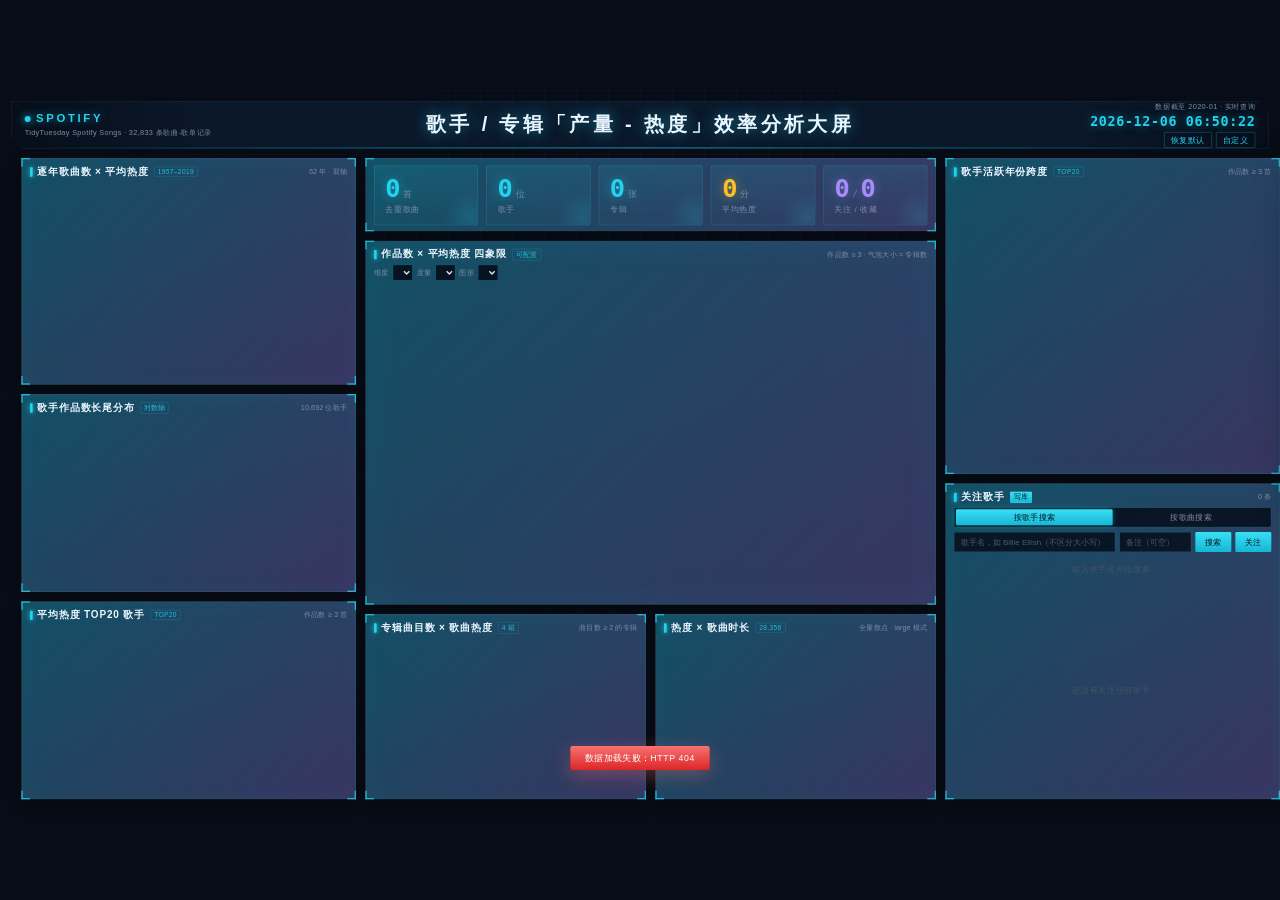
==== 0w0-fan/frontend/index.html @ 4e782187 "feat(frontend): 新增布局引擎与外观设置（拖动/缩放/网格吸附/本地持久化/设置抽屉）" ====
<!DOCTYPE html>
<html lang="zh-CN">
<head>
    <meta charset="UTF-8">
    <meta name="viewport" content="width=1920, initial-scale=1">
    <title>Spotify 歌手与专辑「产量 - 热度」效率分析大屏</title>
    <link rel="icon" href="data:image/svg+xml,%3Csvg xmlns='http://www.w3.org/2000/svg' viewBox='0 0 32 32'%3E%3Crect width='32' height='32' rx='8' fill='%230B1120'/%3E%3Ccircle cx='16' cy='16' r='7' fill='none' stroke='%2322D3EE' stroke-width='2.5'/%3E%3C/svg%3E">
    <link rel="stylesheet" href="css/dashboard.css">
</head>
<body>

<div id="viewport">
    <div id="stage">

        <!-- ==================== 顶部标题栏（固定不动，不可拖动） ==================== -->
        <header class="topbar" id="topbar">
            <div class="topbar-left">
                <div class="brand">
                    <span class="brand-dot"></span>
                    <span class="brand-text">SPOTIFY</span>
                </div>
                <div class="brand-sub">TidyTuesday Spotify Songs · 32,833 条歌曲-歌单记录</div>
            </div>

            <h1 class="topbar-title">歌手 / 专辑「产量 - 热度」效率分析大屏</h1>

            <div class="topbar-right">
                <div class="clock-label">数据截至 2020-01 · 实时查询</div>
                <div class="clock" id="clock">---------- --:--:--</div>
                <div class="topbar-actions">
                    <button class="ghost" id="btn-reset-layout" title="把所有面板恢复到初始位置和大小">恢复默认</button>
                    <button class="ghost" id="btn-customize" title="改背景、毛玻璃、渐变，并选择显示哪些面板">自定义</button>
                </div>
            </div>
        </header>

        <!-- ==================== 面板画布：所有卡片都绝对定位在这里，可拖动 / 可缩放 ==================== -->
        <div class="canvas" id="canvas">

            <!-- KPI 翻牌区 -->
            <section class="panel kpi-strip" id="kpi-strip">
                <div class="kpi">
                    <div class="kpi-value"><span class="num" id="kpi-songs">0</span><small>首</small></div>
                    <div class="kpi-label">去重歌曲</div>
                </div>
                <div class="kpi">
                    <div class="kpi-value"><span class="num" id="kpi-artists">0</span><small>位</small></div>
                    <div class="kpi-label">歌手</div>
                </div>
                <div class="kpi">
                    <div class="kpi-value"><span class="num" id="kpi-albums">0</span><small>张</small></div>
                    <div class="kpi-label">专辑</div>
                </div>
                <div class="kpi warm">
                    <div class="kpi-value"><span class="num" id="kpi-pop">0</span><small>分</small></div>
                    <div class="kpi-label">平均热度</div>
                </div>
                <div class="kpi purple">
                    <div class="kpi-value"><span class="num" id="kpi-fav">0</span><small>/</small><span class="num" id="kpi-tag">0</span></div>
                    <div class="kpi-label">关注 / 收藏</div>
                </div>
            </section>

            <!-- 可配置图表：默认放在中间最大位，可换维度 / 度量 / 图形 -->
            <section class="panel panel-main" id="card-custom">
                <div class="panel-head">
                    <h2 id="custom-title">作品数 × 平均热度 四象限</h2>
                    <span class="badge">可配置</span>
                    <span class="head-sub" id="custom-sub">作品数 ≥ 3 · 气泡大小 = 专辑数</span>
                </div>
                <div class="custom-bar">
                    <span class="cfg-label">维度</span>
                    <select id="cfg-dim" class="cfg-select"></select>
                    <span class="cfg-label">度量</span>
                    <select id="cfg-measure" class="cfg-select"></select>
                    <span class="cfg-label">图形</span>
                    <select id="cfg-type" class="cfg-select"></select>
                </div>
                <div class="chart" id="chart-custom"></div>
            </section>

            <!-- 逐年趋势 -->
            <section class="panel" id="card-trend">
                <div class="panel-head">
                    <h2>逐年歌曲数 × 平均热度</h2>
                    <span class="badge">1957–2019</span>
                    <span class="head-sub" id="trend-sub">62 年 · 双轴</span>
                </div>
                <div class="chart" id="chart-trend"></div>
            </section>

            <!-- 长尾分布 -->
            <section class="panel" id="card-dist">
                <div class="panel-head">
                    <h2>歌手作品数长尾分布</h2>
                    <span class="badge">对数轴</span>
                    <span class="head-sub">10,692 位歌手</span>
                </div>
                <div class="chart" id="chart-dist"></div>
            </section>

            <!-- TOP20 -->
            <section class="panel" id="card-top">
                <div class="panel-head">
                    <h2>平均热度 TOP20 歌手</h2>
                    <span class="badge">TOP20</span>
                    <span class="head-sub">作品数 ≥ 3 首</span>
                </div>
                <div class="chart" id="chart-top"></div>
            </section>

            <!-- 专辑曲目数分箱 -->
            <section class="panel" id="card-album">
                <div class="panel-head">
                    <h2>专辑曲目数 × 歌曲热度</h2>
                    <span class="badge">4 箱</span>
                    <span class="head-sub">曲目数 ≥ 2 的专辑</span>
                </div>
                <div class="chart" id="chart-album"></div>
            </section>

            <!-- 热度 × 时长 -->
            <section class="panel" id="card-scatter">
                <div class="panel-head">
                    <h2>热度 × 歌曲时长</h2>
                    <span class="badge">28,356</span>
                    <span class="head-sub">全量散点 · large 模式</span>
                </div>
                <div class="chart" id="chart-scatter"></div>
            </section>

            <!-- 年份跨度 -->
            <section class="panel" id="card-span">
                <div class="panel-head">
                    <h2>歌手活跃年份跨度</h2>
                    <span class="badge">TOP20</span>
                    <span class="head-sub">作品数 ≥ 3 首</span>
                </div>
                <div class="chart" id="chart-span"></div>
            </section>

            <!-- 合并面板：关注歌手 / 收藏歌曲 -->
            <section class="panel panel-form" id="card-search">
                <div class="panel-head">
                    <h2 id="search-title">关注歌手</h2>
                    <span class="badge accent">写库</span>
                    <span class="head-sub" id="search-count">0 条</span>
                </div>
                <div class="form-body">
                    <div class="mode-switch" id="mode-switch">
                        <button class="mode-btn active" data-mode="artist">按歌手搜索</button>
                        <button class="mode-btn" data-mode="song">按歌曲搜索</button>
                    </div>

                    <div class="row">
                        <input type="text" id="q-input" placeholder="歌手名，如 Billie Eilish（不区分大小写）">
                        <input type="text" id="note-input" class="short" placeholder="备注（可空）">
                        <button id="q-btn-search">搜索</button>
                        <button id="save-btn">关注</button>
                    </div>

                    <div class="list pick-list" id="result-list">
                        <div class="empty">输入关键词开始搜索</div>
                    </div>

                    <div class="list saved-list" id="saved-list">
                        <div class="empty">还没有关注任何歌手</div>
                    </div>
                </div>
            </section>

        </div>

        <!-- ==================== 自定义设置抽屉 ==================== -->
        <aside class="drawer" id="drawer">
            <div class="drawer-head">
                <h3>自定义外观</h3>
                <button class="ghost mini" id="drawer-close">收起</button>
            </div>

            <div class="drawer-body">
                <div class="cfg-group">
                    <div class="cfg-group-title">显示面板</div>
                    <div class="cfg-checks" id="cfg-panels"></div>
                </div>

                <div class="cfg-group">
                    <div class="cfg-group-title">背景与毛玻璃</div>
                    <label class="cfg-row">
                        <span>底色</span>
                        <input type="color" id="cfg-bg" value="#070C16">
                    </label>
                    <label class="cfg-row">
                        <span>毛玻璃 <b id="cfg-blur-val">0</b> px</span>
                        <input type="range" id="cfg-blur" min="0" max="24" step="1" value="0">
                    </label>
                    <label class="cfg-row">
                        <span>面板透明度 <b id="cfg-alpha-val">92</b> %</span>
                        <input type="range" id="cfg-alpha" min="30" max="100" step="1" value="92">
                    </label>
                </div>

                <div class="cfg-group">
                    <div class="cfg-group-title">渐变背景（叠加在底色上）</div>
                    <label class="cfg-row">
                        <span>颜色 A</span>
                        <input type="color" id="cfg-c1" value="#22D3EE">
                    </label>
                    <label class="cfg-row">
                        <span>颜色 B</span>
                        <input type="color" id="cfg-c2" value="#A78BFA">
                    </label>
                    <label class="cfg-row">
                        <span>强度 <b id="cfg-mix-val">30</b> %</span>
                        <input type="range" id="cfg-mix" min="0" max="80" step="1" value="30">
                    </label>
                    <label class="cfg-row">
                        <span>方向 <b id="cfg-deg-val">135</b>°</span>
                        <input type="range" id="cfg-deg" min="0" max="360" step="5" value="135">
                    </label>
                </div>

                <div class="drawer-actions">
                    <button id="btn-save-theme">保存</button>
                    <button class="ghost" id="btn-reset-theme">恢复默认</button>
                </div>
                <p class="drawer-tip">
                    拖动面板标题栏可移动，拖动四周边缘可缩放；布局与外观都会自动记住（存在浏览器本地）。
                </p>
            </div>
        </aside>

        <div id="toast"></div>

    </div>
</div>

<script src="js/echarts.min.js"></script>
<script src="js/dashboard.js"></script>
<script src="js/layout.js"></script>
</body>
</html>
---- 0w0-fan/frontend/css/dashboard.css ----
/* ============================================================================
 * Spotify 歌手 / 专辑「产量 - 热度」效率分析大屏 · v2
 * 设计稿 1920×1080，等比缩放，单屏无滚动条
 * 主题：青蓝（沿用 v1 配色，按大屏技能规范重写为成套主题变量）
 * ========================================================================== */

:root {
    /* 主题变量：技能 color-themes 规范 + v1 的青蓝取值 */
    --bg-main: #070C16;
    --bg-panel: rgba(13, 25, 43, 0.92);
    --bg-panel-2: rgba(9, 17, 31, 0.92);
    --border-glow: rgba(34, 211, 238, 0.22);
    --border-soft: rgba(148, 163, 184, 0.14);
    --text-title: #EAF6FF;
    --text-main: #DCE7F5;
    --text-sub: #7C8DA6;
    --accent: #22D3EE;
    --accent-warn: #FBBF24;
    --accent-danger: #F87171;
    --accent-purple: #A78BFA;
    --accent-green: #34D399;
}

* {
    margin: 0;
    padding: 0;
    box-sizing: border-box;
}

html,
body {
    width: 100%;
    height: 100%;
    overflow: hidden;
    background: var(--bg-main);
    color: var(--text-main);
    font-family: "Microsoft YaHei", "PingFang SC", "Hiragino Sans GB", sans-serif;
    -webkit-font-smoothing: antialiased;
    user-select: none;
}

body {
    background-image:
        radial-gradient(1200px 600px at 50% -10%, rgba(34, 211, 238, 0.10), transparent 70%),
        radial-gradient(900px 520px at 100% 112%, rgba(167, 139, 250, 0.08), transparent 70%),
        linear-gradient(180deg, #060A12 0%, #0A1120 55%, #060A12 100%);
}

/* ---------- 舞台：1920×1080 定稿 + 等比缩放 ---------- */

#viewport {
    position: fixed;
    inset: 0;
    overflow: hidden;
}

#stage {
    position: absolute;
    left: 50%;
    top: 50%;
    width: 1920px;
    height: 1080px;
    padding: 16px;
    transform-origin: center center;
    display: grid;
    grid-template-rows: 72px 1fr;
    gap: 14px;
}

#stage::before {
    content: "";
    position: absolute;
    inset: 0;
    background-image:
        linear-gradient(rgba(34, 211, 238, 0.045) 1px, transparent 1px),
        linear-gradient(90deg, rgba(34, 211, 238, 0.045) 1px, transparent 1px);
    background-size: 48px 48px;
    mask-image: radial-gradient(circle at 50% 40%, #000 30%, transparent 86%);
    -webkit-mask-image: radial-gradient(circle at 50% 40%, #000 30%, transparent 86%);
    pointer-events: none;
}

/* ---------- 顶部标题栏 ---------- */

.topbar {
    position: relative;
    display: flex;
    align-items: center;
    justify-content: space-between;
    padding: 0 20px;
    background: linear-gradient(90deg, rgba(9, 20, 36, 0.25), rgba(12, 26, 46, 0.88) 16%, rgba(12, 26, 46, 0.88) 84%, rgba(9, 20, 36, 0.25));
    border: 1px solid var(--border-glow);
    clip-path: polygon(0 0, calc(100% - 16px) 0, 100% 16px, 100% 100%, 16px 100%, 0 calc(100% - 16px));
}

.topbar::after {
    content: "";
    position: absolute;
    left: 0;
    right: 0;
    bottom: -1px;
    height: 2px;
    background: linear-gradient(90deg, transparent, var(--accent), transparent);
    opacity: 0.6;
}

.topbar-left {
    min-width: 300px;
}

.brand {
    display: flex;
    align-items: center;
    gap: 8px;
}

.brand-dot {
    width: 9px;
    height: 9px;
    border-radius: 50%;
    background: var(--accent);
    box-shadow: 0 0 12px var(--accent);
}

.brand-text {
    font-size: 17px;
    font-weight: 700;
    letter-spacing: 4px;
    color: var(--accent);
    text-shadow: 0 0 14px rgba(34, 211, 238, 0.55);
}

.brand-sub {
    margin-top: 3px;
    font-size: 11px;
    letter-spacing: 0.5px;
    color: var(--text-sub);
}

.topbar-title {
    position: absolute;
    left: 50%;
    transform: translateX(-50%);
    font-size: 30px;
    font-weight: 700;
    letter-spacing: 5px;
    color: var(--text-title);
    text-shadow: 0 0 22px rgba(34, 211, 238, 0.5);
    white-space: nowrap;
}

.topbar-right {
    text-align: right;
}

.clock-label {
    font-size: 11px;
    color: var(--text-sub);
    letter-spacing: 0.5px;
}

.clock {
    margin-top: 3px;
    font-family: "Consolas", "Menlo", monospace;
    font-size: 20px;
    font-weight: 700;
    letter-spacing: 1px;
    color: var(--accent);
    text-shadow: 0 0 14px rgba(34, 211, 238, 0.5);
}

/* ---------- 三栏 ---------- */

.canvas {
    /* 面板画布：所有卡片都绝对定位在这里，位置/大小由 layout.js 管理（可拖动、可缩放） */
    position: relative;
    min-height: 0;
}

/* ---------- 面板（卡片）：技能 panel 规范 + 四角装饰 ---------- */

.panel {
    position: absolute;          /* 左上角坐标由 layout.js 写 style，实现自由拖动/缩放 */
    display: flex;
    flex-direction: column;
    min-height: 0;
    padding: 10px 12px 8px;
    background: linear-gradient(165deg, var(--bg-panel), var(--bg-panel-2));
    border: 1px solid var(--border-soft);
    border-radius: 4px;
    box-shadow: inset 0 0 34px rgba(34, 211, 238, 0.05), 0 6px 22px rgba(0, 0, 0, 0.34);
}

/* 四角描边：一个伪元素画四个角，避免额外 DOM */
.panel::before {
    content: "";
    position: absolute;
    inset: -1px;
    pointer-events: none;
    opacity: 0.8;
    background:
        linear-gradient(var(--accent), var(--accent)) left top / 13px 2px no-repeat,
        linear-gradient(var(--accent), var(--accent)) left top / 2px 13px no-repeat,
        linear-gradient(var(--accent), var(--accent)) right top / 13px 2px no-repeat,
        linear-gradient(var(--accent), var(--accent)) right top / 2px 13px no-repeat,
        linear-gradient(var(--accent), var(--accent)) left bottom / 13px 2px no-repeat,
        linear-gradient(var(--accent), var(--accent)) left bottom / 2px 13px no-repeat,
        linear-gradient(var(--accent), var(--accent)) right bottom / 13px 2px no-repeat,
        linear-gradient(var(--accent), var(--accent)) right bottom / 2px 13px no-repeat;
}

.panel-main {
    box-shadow: inset 0 0 60px rgba(34, 211, 238, 0.07), 0 8px 30px rgba(0, 0, 0, 0.4);
}

.panel-head {
    display: flex;
    align-items: center;
    gap: 8px;
    padding-bottom: 6px;
    flex: none;
}

/* 标题前置 4px 强调色短竖条（技能规范） */
.panel-head h2 {
    position: relative;
    padding-left: 11px;
    font-size: 15px;
    font-weight: 600;
    letter-spacing: 1.2px;
    color: var(--text-title);
    white-space: nowrap;
}

.panel-head h2::before {
    content: "";
    position: absolute;
    left: 0;
    top: 50%;
    transform: translateY(-50%);
    width: 4px;
    height: 14px;
    border-radius: 1px;
    background: var(--accent);
    box-shadow: 0 0 8px var(--accent);
}

.badge {
    font-size: 10px;
    letter-spacing: 0.5px;
    color: rgba(34, 211, 238, 0.85);
    border: 1px solid var(--border-glow);
    border-radius: 2px;
    padding: 1px 5px;
    white-space: nowrap;
}

.badge.accent {
    color: #04121C;
    background: linear-gradient(180deg, #38E0F5, #17B6D4);
    border-color: transparent;
}

.head-sub {
    margin-left: auto;
    font-size: 11px;
    color: var(--text-sub);
    white-space: nowrap;
    overflow: hidden;
    text-overflow: ellipsis;
}

.head-sub b {
    color: rgba(34, 211, 238, 0.9);
    font-weight: 500;
}

.chart {
    flex: 1;
    min-height: 0;
    width: 100%;
}

/* ---------- KPI 翻牌区 ---------- */

.kpi-strip {
    display: grid;
    grid-template-columns: repeat(5, 1fr);
    gap: 12px;
    min-height: 0;
}

.kpi {
    position: relative;
    display: flex;
    flex-direction: column;
    justify-content: center;
    gap: 4px;
    padding: 8px 16px;
    background: linear-gradient(180deg, rgba(34, 211, 238, 0.10), rgba(34, 211, 238, 0.02));
    border: 1px solid var(--border-glow);
    border-radius: 4px;
    overflow: hidden;
}

.kpi::after {
    content: "";
    position: absolute;
    right: -30px;
    bottom: -30px;
    width: 80px;
    height: 80px;
    background: radial-gradient(circle, rgba(34, 211, 238, 0.16), transparent 70%);
}

.kpi-value {
    font-family: "Consolas", "Menlo", monospace;
    font-size: 38px;
    font-weight: 700;
    line-height: 1;
    color: var(--accent);
    text-shadow: 0 0 16px rgba(34, 211, 238, 0.45);
    display: flex;
    align-items: baseline;
    gap: 4px;
}

/* 单位缩到数值的 40%（技能规范） */
.kpi-value small {
    font-size: 14px;
    font-weight: 500;
    color: var(--text-sub);
}

.kpi-label {
    font-size: 12px;
    letter-spacing: 1px;
    color: var(--text-sub);
}

.kpi.warm .kpi-value {
    color: var(--accent-warn);
    text-shadow: 0 0 16px rgba(251, 191, 36, 0.42);
}

.kpi.purple .kpi-value {
    color: var(--accent-purple);
    text-shadow: 0 0 16px rgba(167, 139, 250, 0.42);
}

.kpi.purple .kpi-value small {
    color: rgba(167, 139, 250, 0.6);
}

/* ---------- 表单 / 列表 ---------- */

.form-body {
    flex: 1;
    min-height: 0;
    display: flex;
    flex-direction: column;
    gap: 7px;
}

.row {
    display: flex;
    gap: 6px;
    flex: none;
}

input[type="text"] {
    flex: 1;
    min-width: 0;
    height: 30px;
    padding: 0 9px;
    font-size: 12px;
    color: var(--text-main);
    background: rgba(6, 14, 26, 0.85);
    border: 1px solid rgba(34, 211, 238, 0.22);
    border-radius: 2px;
    outline: none;
    font-family: inherit;
    transition: border-color 0.15s, box-shadow 0.15s;
}

input[type="text"].short {
    max-width: 92px;
}

input[type="text"]::placeholder {
    color: #4B5A70;
}

input[type="text"]:focus {
    border-color: rgba(34, 211, 238, 0.6);
    box-shadow: 0 0 0 2px rgba(34, 211, 238, 0.10);
}

button {
    height: 30px;
    padding: 0 14px;
    font-size: 12px;
    font-family: inherit;
    letter-spacing: 1px;
    color: #04121C;
    background: linear-gradient(180deg, #38E0F5, #17B6D4);
    border: none;
    border-radius: 2px;
    cursor: pointer;
    white-space: nowrap;
    transition: filter 0.15s, transform 0.08s;
}

button:hover {
    filter: brightness(1.12);
}

button:active {
    transform: translateY(1px);
}

button.ghost {
    color: var(--accent);
    background: transparent;
    border: 1px solid rgba(34, 211, 238, 0.35);
    padding: 0 10px;
}

button.ghost:hover {
    background: rgba(34, 211, 238, 0.10);
}

button.danger {
    height: 22px;
    padding: 0 8px;
    font-size: 11px;
    letter-spacing: 0;
    color: var(--accent-danger);
    background: transparent;
    border: 1px solid rgba(248, 113, 113, 0.35);
}

button.danger:hover {
    background: rgba(248, 113, 113, 0.10);
}

button.mini {
    height: 22px;
    padding: 0 8px;
    font-size: 11px;
    letter-spacing: 0;
}

.list {
    flex: 1;
    min-height: 0;
    overflow-y: auto;
    overflow-x: hidden;
    display: flex;
    flex-direction: column;
    gap: 5px;
    padding-right: 4px;
}

.pick-list {
    max-height: 96px;
    flex: none;
}

.list::-webkit-scrollbar,
.tag-list::-webkit-scrollbar {
    width: 5px;
}

.list::-webkit-scrollbar-thumb,
.tag-list::-webkit-scrollbar-thumb {
    background: rgba(34, 211, 238, 0.28);
    border-radius: 3px;
}

.item {
    display: flex;
    align-items: center;
    gap: 8px;
    padding: 5px 8px;
    background: rgba(34, 211, 238, 0.045);
    border-left: 2px solid rgba(34, 211, 238, 0.38);
    border-radius: 2px;
    font-size: 12px;
    flex: none;
}

.item .name {
    color: var(--text-title);
    max-width: 150px;
    white-space: nowrap;
    overflow: hidden;
    text-overflow: ellipsis;
}

.item .note {
    flex: 1;
    min-width: 0;
    font-size: 11px;
    color: var(--text-sub);
    white-space: nowrap;
    overflow: hidden;
    text-overflow: ellipsis;
}

.item .time {
    font-family: "Consolas", monospace;
    font-size: 10px;
    color: #4B5A70;
    white-space: nowrap;
}

.item .ops {
    display: flex;
    gap: 4px;
    flex: none;
}

.empty {
    display: flex;
    align-items: center;
    justify-content: center;
    height: 100%;
    min-height: 38px;
    font-size: 12px;
    color: #445468;
    letter-spacing: 1px;
}

.pick-item {
    display: flex;
    align-items: center;
    gap: 8px;
    padding: 5px 8px;
    font-size: 12px;
    background: rgba(148, 163, 184, 0.06);
    border-radius: 2px;
    cursor: pointer;
    flex: none;
    transition: background 0.12s;
}

.pick-item:hover {
    background: rgba(34, 211, 238, 0.12);
}

.pick-item.active {
    background: rgba(34, 211, 238, 0.16);
    outline: 1px solid rgba(34, 211, 238, 0.35);
}

.pick-item .rk {
    flex: none;
    width: 14px;
    font-family: "Consolas", monospace;
    font-size: 10px;
    color: rgba(34, 211, 238, 0.65);
}

.pick-item .song {
    flex: 1;
    min-width: 0;
    color: var(--text-title);
    white-space: nowrap;
    overflow: hidden;
    text-overflow: ellipsis;
}

.pick-item .artist {
    flex: none;
    max-width: 100px;
    font-size: 11px;
    color: var(--text-sub);
    white-space: nowrap;
    overflow: hidden;
    text-overflow: ellipsis;
}

.pick-item .pop {
    flex: none;
    width: 26px;
    text-align: right;
    font-family: "Consolas", monospace;
    font-size: 11px;
    color: var(--accent-warn);
}

.picked {
    display: flex;
    align-items: center;
    gap: 6px;
    flex: none;
    padding: 4px 8px;
    font-size: 11px;
    color: var(--text-sub);
    background: rgba(34, 211, 238, 0.07);
    border-radius: 2px;
}

.picked b {
    min-width: 0;
    font-weight: 500;
    color: var(--accent);
    white-space: nowrap;
    overflow: hidden;
    text-overflow: ellipsis;
}

.tag-list {
    flex: 1;
    min-height: 0;
    display: flex;
    flex-wrap: wrap;
    gap: 5px;
    align-content: flex-start;
    overflow-y: auto;
}

.tag-chip {
    display: inline-flex;
    align-items: center;
    gap: 5px;
    flex: none;
    padding: 3px 6px 3px 8px;
    font-size: 11px;
    color: #CFF9FF;
    background: rgba(34, 211, 238, 0.12);
    border: 1px solid rgba(34, 211, 238, 0.28);
    border-radius: 10px;
    white-space: nowrap;
}

.tag-chip i {
    font-style: normal;
    cursor: pointer;
    color: var(--text-sub);
    font-size: 12px;
    line-height: 1;
}

.tag-chip i:hover {
    color: var(--accent-danger);
}

/* ---------- 提示 ---------- */

#toast {
    position: absolute;
    left: 50%;
    bottom: 60px;
    transform: translateX(-50%) translateY(10px);
    padding: 9px 22px;
    font-size: 13px;
    letter-spacing: 1px;
    color: #04121C;
    background: linear-gradient(180deg, #38E0F5, #17B6D4);
    border-radius: 3px;
    box-shadow: 0 8px 28px rgba(34, 211, 238, 0.35);
    opacity: 0;
    pointer-events: none;
    transition: opacity 0.2s, transform 0.2s;
    z-index: 99;
}

#toast.show {
    opacity: 1;
    transform: translateX(-50%) translateY(0);
}

#toast.error {
    color: #FFF;
    background: linear-gradient(180deg, #F87171, #DC2626);
    box-shadow: 0 8px 28px rgba(248, 113, 113, 0.35);
}

/* ---------- 截图辅助：?native=1 时按 1:1 渲染并允许滚动 ---------- */

html.native-shot #viewport {
    overflow: auto;
}

html.native-shot #stage {
    left: 0;
    top: 0;
    transform: none;
}

/* ---------- 模式切换（一个面板两种模式，点击切换、不用下拉框） ---------- */

.mode-switch {
    display: flex;
    flex: none;
    gap: 0;
    padding: 2px;
    background: rgba(6, 14, 26, 0.85);
    border: 1px solid rgba(34, 211, 238, 0.22);
    border-radius: 3px;
}

.mode-btn {
    flex: 1;
    height: 24px;
    padding: 0 10px;
    font-size: 11.5px;
    letter-spacing: 0.5px;
    color: var(--text-sub);
    background: transparent;
    border: none;
    border-radius: 2px;
    cursor: pointer;
    transition: color 0.15s, background 0.15s;
}

.mode-btn:hover {
    color: var(--accent);
    background: rgba(34, 211, 238, 0.08);
}

/* 当前模式：实心强调色，一眼能看出现在是搜歌手还是搜歌曲 */
.mode-btn.active {
    color: #04121C;
    background: linear-gradient(180deg, #38E0F5, #17B6D4);
    box-shadow: 0 0 10px rgba(34, 211, 238, 0.35);
}

/* 结果行右侧的「库内 / 库外」小标 */
.tag-in,
.tag-out {
    flex: none;
    font-size: 10px;
    line-height: 15px;
    padding: 0 5px;
    border-radius: 2px;
}

.tag-in {
    color: #04121C;
    background: rgba(52, 211, 153, 0.85);
}

.tag-out {
    color: #2A1206;
    background: rgba(251, 191, 36, 0.85);
}

/* ---------- 搜索面板的排版修正 ---------- */

/* 之前把 pane 设成 display:flex 却没给方向，导致「备注 + 关注」和已收藏列表被排成左右两栏。
   现在两种模式共用同一段 DOM，这里显式声明纵向排列。 */
.form-body,
#pane-artist,
#pane-song {
    display: flex;
    flex-direction: column;
    gap: 7px;
    min-height: 0;
    flex: 1;
}

.form-body > .row {
    flex: none;
}

/* 输入框一行三件：名称自适应，备注固定宽，两个按钮不压缩 */
.form-body > .row input.short {
    flex: 0 0 108px;
    max-width: 108px;
}

/* 已收藏列表：按表格排布，备注/标签固定落在中段，各行的列位置对齐 */
.saved-list {
    flex: 1;
    min-height: 0;
    overflow-y: auto;
    display: flex;
    flex-direction: column;
    gap: 5px;
    padding-right: 4px;
}

.saved-list .item {
    display: grid;
    grid-template-columns: minmax(0, 1.15fr) 36px minmax(0, 0.9fr) 74px auto;
    align-items: center;
    gap: 8px;
    flex: none;
}

.saved-list .item .name {
    min-width: 0;
    max-width: none;
    white-space: nowrap;
    overflow: hidden;
    text-overflow: ellipsis;
    color: var(--text-title);
}

/* 中段的备注 / 标签列：固定列宽，像表格一样对齐 */
.saved-list .item .note {
    min-width: 0;
    flex: none;
    white-space: nowrap;
    overflow: hidden;
    text-overflow: ellipsis;
    color: var(--text-sub);
    font-size: 11px;
}

.saved-list .item .time {
    text-align: right;
}

.saved-list .item .ops {
    justify-self: end;
}


/* ======================================================================
 * 布局引擎：拖动 / 缩放 / 设置抽屉 / 可配置图表
 * ====================================================================== */

/* 标题栏：鼠标提示「可拖动」 */
.panel .panel-head {
    cursor: move;
    user-select: none;
}

/* 拖动、缩放过程中的状态（加阴影 + 置顶，手感更明确） */
.panel.dragging {
    z-index: 80;
    box-shadow: 0 18px 48px rgba(0, 0, 0, 0.6), 0 0 0 1px var(--accent);
    transition: none;
}

.panel.resizing {
    z-index: 81;
    box-shadow: 0 18px 48px rgba(0, 0, 0, 0.6), 0 0 0 1px var(--accent);
}

/* 八个方向的缩放手柄：默认透明，鼠标移上去才显形，避免干扰画面 */
.rz {
    position: absolute;
    z-index: 6;
    opacity: 0;
    transition: opacity 0.15s;
}

.panel:hover .rz {
    opacity: 1;
}

.rz-n  { top: -3px;    left: 10px;  right: 10px; height: 6px; cursor: ns-resize; }
.rz-s  { bottom: -3px; left: 10px;  right: 10px; height: 6px; cursor: ns-resize; }
.rz-w  { left: -3px;   top: 10px;   bottom: 10px; width: 6px; cursor: ew-resize; }
.rz-e  { right: -3px;  top: 10px;   bottom: 10px; width: 6px; cursor: ew-resize; }
.rz-nw { left: -3px;   top: -3px;   width: 12px; height: 12px; cursor: nwse-resize; }
.rz-ne { right: -3px;  top: -3px;   width: 12px; height: 12px; cursor: nesw-resize; }
.rz-sw { left: -3px;   bottom: -3px; width: 12px; height: 12px; cursor: nesw-resize; }
.rz-se { right: -3px;  bottom: -3px; width: 12px; height: 12px; cursor: nwse-resize; }

/* 拖动时禁止选中文字、禁止 iframe/canvas 抢事件 */
body.dragging,
body.resizing {
    user-select: none;
}

/* ---------- 可配置图表的选择条 ---------- */

.custom-bar {
    display: flex;
    align-items: center;
    gap: 6px;
    flex: none;
    padding-bottom: 6px;
}

.cfg-label {
    font-size: 11px;
    color: var(--text-sub);
    white-space: nowrap;
}

.cfg-select {
    height: 24px;
    padding: 0 4px;
    font-size: 11.5px;
    font-family: inherit;
    color: var(--text-main);
    background: rgba(6, 14, 26, 0.9);
    border: 1px solid rgba(34, 211, 238, 0.22);
    border-radius: 2px;
    outline: none;
    cursor: pointer;
}

/* 当前组合不支持的选项：置灰 + 禁止光标（不是隐藏，让用户知道有这一项但配不了） */
.cfg-select option:disabled {
    color: #46566B;
    background: #0B1120;
}

.cfg-select:disabled {
    opacity: 0.45;
    cursor: not-allowed;
}

/* ---------- 顶部两个按钮 ---------- */

.topbar-actions {
    display: flex;
    gap: 6px;
    justify-content: flex-end;
    margin-top: 4px;
}

.topbar-actions button {
    height: 24px;
    padding: 0 10px;
    font-size: 11.5px;
    letter-spacing: 0.5px;
}

/* ---------- 设置抽屉 ---------- */

.drawer {
    position: absolute;
    top: 88px;
    right: 16px;
    width: 296px;
    max-height: 900px;
    display: flex;
    flex-direction: column;
    background: linear-gradient(165deg, rgba(13, 25, 43, 0.97), rgba(9, 17, 31, 0.97));
    border: 1px solid var(--border-glow);
    border-radius: 4px;
    box-shadow: 0 18px 48px rgba(0, 0, 0, 0.55);
    transform: translateX(330px);   /* 默认收在屏幕外 */
    transition: transform 0.25s ease;
    z-index: 90;
}

.drawer.open {
    transform: translateX(0);
}

.drawer-head {
    display: flex;
    align-items: center;
    justify-content: space-between;
    padding: 10px 12px;
    border-bottom: 1px solid var(--border-soft);
}

.drawer-head h3 {
    font-size: 14px;
    font-weight: 600;
    letter-spacing: 1px;
    color: var(--text-title);
}

.drawer-body {
    flex: 1;
    min-height: 0;
    overflow-y: auto;
    padding: 10px 12px 12px;
}

.cfg-group {
    margin-bottom: 12px;
    padding-bottom: 10px;
    border-bottom: 1px dashed rgba(148, 163, 184, 0.14);
}

.cfg-group-title {
    margin-bottom: 6px;
    font-size: 12px;
    letter-spacing: 1px;
    color: rgba(34, 211, 238, 0.85);
}

.cfg-checks {
    display: grid;
    grid-template-columns: 1fr 1fr;
    gap: 4px 8px;
}

.cfg-checks label {
    display: flex;
    align-items: center;
    gap: 5px;
    font-size: 11.5px;
    color: var(--text-main);
    cursor: pointer;
}

.cfg-row {
    display: flex;
    align-items: center;
    justify-content: space-between;
    gap: 8px;
    margin-bottom: 6px;
    font-size: 11.5px;
    color: var(--text-sub);
}

.cfg-row b {
    color: var(--accent);
    font-family: "Consolas", monospace;
}

.cfg-row input[type="range"] {
    width: 130px;
    accent-color: var(--accent);
}

.cfg-row input[type="color"] {
    width: 46px;
    height: 22px;
    padding: 0;
    background: transparent;
    border: 1px solid rgba(34, 211, 238, 0.3);
    border-radius: 2px;
    cursor: pointer;
}

.drawer-actions {
    display: flex;
    gap: 8px;
    margin-top: 4px;
}

.drawer-tip {
    margin-top: 10px;
    font-size: 11px;
    line-height: 1.6;
    color: #5B6B80;
}
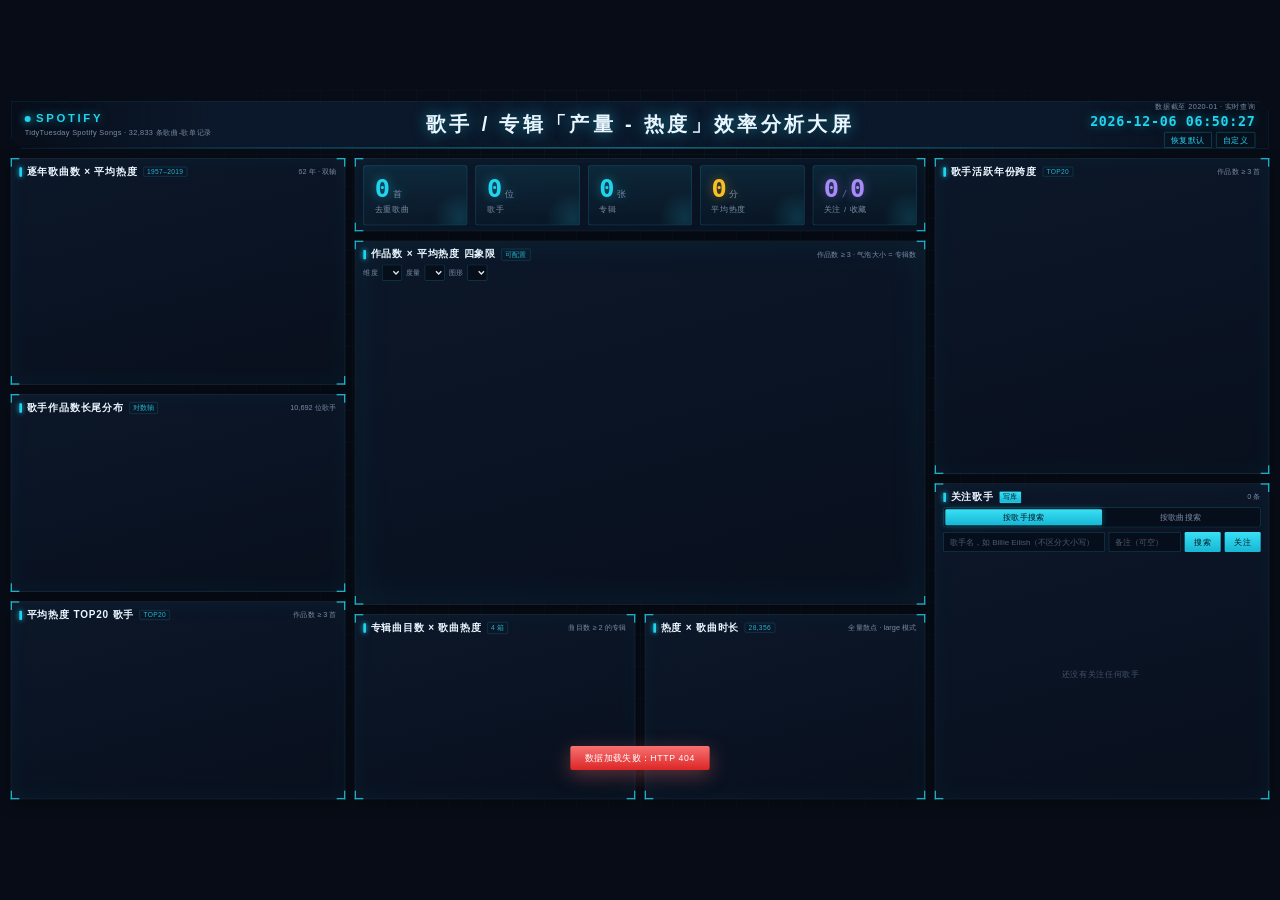
==== commit 52f6704b: "fix(frontend): 面板与顶栏对齐、设置改弹窗、搜索结果改浮层、背景与面板渐变分开、趋势平滑巡航" ====
--- a/0w0-fan/frontend/index.html
+++ b/0w0-fan/frontend/index.html
@@ -159,9 +159,8 @@
                         <button id="save-btn">关注</button>
                     </div>
 
-                    <div class="list pick-list" id="result-list">
-                        <div class="empty">输入关键词开始搜索</div>
-                    </div>
+                    <!-- 搜索结果：像下拉菜单一样浮在收藏列表之上，不推挤下面的内容 -->
+                    <div class="result-overlay" id="result-list"></div>
 
                     <div class="list saved-list" id="saved-list">
                         <div class="empty">还没有关注任何歌手</div>
@@ -171,64 +170,74 @@
 
         </div>
 
-        <!-- ==================== 自定义设置抽屉 ==================== -->
-        <aside class="drawer" id="drawer">
-            <div class="drawer-head">
-                <h3>自定义外观</h3>
-                <button class="ghost mini" id="drawer-close">收起</button>
-            </div>
-
-            <div class="drawer-body">
-                <div class="cfg-group">
-                    <div class="cfg-group-title">显示面板</div>
-                    <div class="cfg-checks" id="cfg-panels"></div>
-                </div>
-
-                <div class="cfg-group">
-                    <div class="cfg-group-title">背景与毛玻璃</div>
-                    <label class="cfg-row">
-                        <span>底色</span>
-                        <input type="color" id="cfg-bg" value="#070C16">
-                    </label>
-                    <label class="cfg-row">
-                        <span>毛玻璃 <b id="cfg-blur-val">0</b> px</span>
-                        <input type="range" id="cfg-blur" min="0" max="24" step="1" value="0">
-                    </label>
-                    <label class="cfg-row">
-                        <span>面板透明度 <b id="cfg-alpha-val">92</b> %</span>
-                        <input type="range" id="cfg-alpha" min="30" max="100" step="1" value="92">
-                    </label>
-                </div>
-
-                <div class="cfg-group">
-                    <div class="cfg-group-title">渐变背景（叠加在底色上）</div>
-                    <label class="cfg-row">
-                        <span>颜色 A</span>
-                        <input type="color" id="cfg-c1" value="#22D3EE">
-                    </label>
-                    <label class="cfg-row">
-                        <span>颜色 B</span>
-                        <input type="color" id="cfg-c2" value="#A78BFA">
-                    </label>
-                    <label class="cfg-row">
-                        <span>强度 <b id="cfg-mix-val">30</b> %</span>
-                        <input type="range" id="cfg-mix" min="0" max="80" step="1" value="30">
-                    </label>
-                    <label class="cfg-row">
-                        <span>方向 <b id="cfg-deg-val">135</b>°</span>
-                        <input type="range" id="cfg-deg" min="0" max="360" step="5" value="135">
-                    </label>
-                </div>
-
-                <div class="drawer-actions">
-                    <button id="btn-save-theme">保存</button>
-                    <button class="ghost" id="btn-reset-theme">恢复默认</button>
-                </div>
-                <p class="drawer-tip">
-                    拖动面板标题栏可移动，拖动四周边缘可缩放；布局与外观都会自动记住（存在浏览器本地）。
-                </p>
-            </div>
-        </aside>
+        <!-- ==================== 自定义设置（点「自定义」才出现，默认不显示） ==================== -->
+        <div class="modal-mask" id="modal-mask"></div>
+        <div class="modal" id="modal">
+            <div class="modal-head">
+                <h3>自定义外观与布局</h3>
+                <button class="ghost mini" id="modal-close">关闭</button>
+            </div>
+
+            <div class="modal-body">
+                <div class="cfg-col">
+                    <div class="cfg-group">
+                        <div class="cfg-group-title">显示面板</div>
+                        <div class="cfg-checks" id="cfg-panels"></div>
+                    </div>
+
+                    <div class="cfg-group">
+                        <div class="cfg-group-title">布局拖动</div>
+                        <label class="cfg-check">
+                            <input type="checkbox" id="cfg-allow-drag">
+                            <span>允许拖动布局（默认关闭，防止演示时误拖）</span>
+                        </label>
+                        <label class="cfg-row">
+                            <span>拖动方式</span>
+                            <select class="cfg-select" id="cfg-drag-mode">
+                                <option value="swap">交换格子（拖到哪个图，两个图互换位置）</option>
+                                <option value="snap">只吸附回最近的格子（不交换）</option>
+                            </select>
+                        </label>
+                    </div>
+
+                    <div class="cfg-group">
+                        <div class="cfg-group-title">毛玻璃与透明度</div>
+                        <label class="cfg-row">
+                            <span>毛玻璃 <b id="cfg-blur-val">0</b> px</span>
+                            <input type="range" id="cfg-blur" min="0" max="24" step="1" value="0">
+                        </label>
+                        <label class="cfg-row">
+                            <span>面板不透明 <b id="cfg-alpha-val">92</b> %</span>
+                            <input type="range" id="cfg-alpha" min="20" max="100" step="1" value="92">
+                        </label>
+                        <p class="cfg-tip">毛玻璃要有效果，面板得是半透明的：把「不透明」调到 70% 以下最明显。</p>
+                    </div>
+                </div>
+
+                <div class="cfg-col">
+                    <div class="cfg-group">
+                        <div class="cfg-group-title">背景渐变</div>
+                        <label class="cfg-row"><span>颜色 A</span><input type="color" id="cfg-bg-c1" value="#070C16"></label>
+                        <label class="cfg-row"><span>颜色 B</span><input type="color" id="cfg-bg-c2" value="#0B1120"></label>
+                        <label class="cfg-row"><span>强度 <b id="cfg-bg-mix-val">0</b> %</span><input type="range" id="cfg-bg-mix" min="0" max="100" step="1" value="0"></label>
+                        <label class="cfg-row"><span>方向 <b id="cfg-bg-deg-val">135</b>°</span><input type="range" id="cfg-bg-deg" min="0" max="360" step="5" value="135"></label>
+                    </div>
+
+                    <div class="cfg-group">
+                        <div class="cfg-group-title">面板渐变</div>
+                        <label class="cfg-row"><span>颜色 A</span><input type="color" id="cfg-pn-c1" value="#22D3EE"></label>
+                        <label class="cfg-row"><span>颜色 B</span><input type="color" id="cfg-pn-c2" value="#A78BFA"></label>
+                        <label class="cfg-row"><span>强度 <b id="cfg-pn-mix-val">0</b> %</span><input type="range" id="cfg-pn-mix" min="0" max="80" step="1" value="0"></label>
+                        <label class="cfg-row"><span>方向 <b id="cfg-pn-deg-val">135</b>°</span><input type="range" id="cfg-pn-deg" min="0" max="360" step="5" value="135"></label>
+                    </div>
+                </div>
+            </div>
+
+            <div class="modal-actions">
+                <button id="btn-save-theme">保存</button>
+                <button class="ghost" id="btn-reset-theme">恢复默认</button>
+            </div>
+        </div>
 
         <div id="toast"></div>
 
--- a/0w0-fan/frontend/css/dashboard.css
+++ b/0w0-fan/frontend/css/dashboard.css
@@ -60,11 +60,9 @@
     top: 50%;
     width: 1920px;
     height: 1080px;
-    padding: 16px;
     transform-origin: center center;
-    display: grid;
-    grid-template-rows: 72px 1fr;
-    gap: 14px;
+    /* 不用 grid / padding：顶栏与画布都绝对定位，画布坐标原点 = 舞台左上角，
+       这样面板坐标（16 / 532 / 1402…）和顶栏的 16px 边距天然对齐 */
 }
 
 #stage::before {
@@ -83,7 +81,11 @@
 /* ---------- 顶部标题栏 ---------- */
 
 .topbar {
-    position: relative;
+    position: absolute;
+    left: 16px;
+    right: 16px;
+    top: 16px;
+    height: 72px;
     display: flex;
     align-items: center;
     justify-content: space-between;
@@ -172,9 +174,12 @@
 /* ---------- 三栏 ---------- */
 
 .canvas {
-    /* 面板画布：所有卡片都绝对定位在这里，位置/大小由 layout.js 管理（可拖动、可缩放） */
-    position: relative;
-    min-height: 0;
+    /* 面板画布：铺满整个舞台，坐标原点与舞台一致；卡片位置由 layout.js 管理 */
+    position: absolute;
+    left: 0;
+    top: 0;
+    right: 0;
+    bottom: 0;
 }
 
 /* ---------- 面板（卡片）：技能 panel 规范 + 四角装饰 ---------- */
@@ -842,32 +847,7 @@
     box-shadow: 0 18px 48px rgba(0, 0, 0, 0.6), 0 0 0 1px var(--accent);
 }
 
-/* 八个方向的缩放手柄：默认透明，鼠标移上去才显形，避免干扰画面 */
-.rz {
-    position: absolute;
-    z-index: 6;
-    opacity: 0;
-    transition: opacity 0.15s;
-}
-
-.panel:hover .rz {
-    opacity: 1;
-}
-
-.rz-n  { top: -3px;    left: 10px;  right: 10px; height: 6px; cursor: ns-resize; }
-.rz-s  { bottom: -3px; left: 10px;  right: 10px; height: 6px; cursor: ns-resize; }
-.rz-w  { left: -3px;   top: 10px;   bottom: 10px; width: 6px; cursor: ew-resize; }
-.rz-e  { right: -3px;  top: 10px;   bottom: 10px; width: 6px; cursor: ew-resize; }
-.rz-nw { left: -3px;   top: -3px;   width: 12px; height: 12px; cursor: nwse-resize; }
-.rz-ne { right: -3px;  top: -3px;   width: 12px; height: 12px; cursor: nesw-resize; }
-.rz-sw { left: -3px;   bottom: -3px; width: 12px; height: 12px; cursor: nesw-resize; }
-.rz-se { right: -3px;  bottom: -3px; width: 12px; height: 12px; cursor: nwse-resize; }
-
-/* 拖动时禁止选中文字、禁止 iframe/canvas 抢事件 */
-body.dragging,
-body.resizing {
-    user-select: none;
-}
+/* 缩放功能已按需求取消：面板大小固定，只做「交换格子」式拖动，不做任意缩放 */
 
 /* ---------- 可配置图表的选择条 ---------- */
 
@@ -925,118 +905,138 @@
     letter-spacing: 0.5px;
 }
 
-/* ---------- 设置抽屉 ---------- */
-
-.drawer {
-    position: absolute;
-    top: 88px;
-    right: 16px;
-    width: 296px;
-    max-height: 900px;
-    display: flex;
+/* ---------- 自定义设置：居中弹窗（点「自定义」才凭空出现） ---------- */
+
+.modal-mask {
+    position: absolute;
+    inset: 0;
+    background: rgba(3, 7, 14, 0.55);
+    backdrop-filter: blur(2px);
+    opacity: 0;
+    pointer-events: none;
+    transition: opacity 0.2s;
+    z-index: 90;
+}
+
+.modal-mask.open {
+    opacity: 1;
+    pointer-events: auto;
+}
+
+.modal {
+    position: absolute;
+    left: 50%;
+    top: 50%;
+    width: 720px;
+    transform: translate(-50%, -50%) scale(0.96);
+    display: none;
     flex-direction: column;
-    background: linear-gradient(165deg, rgba(13, 25, 43, 0.97), rgba(9, 17, 31, 0.97));
+    background: linear-gradient(165deg, rgba(13, 25, 43, 0.98), rgba(9, 17, 31, 0.98));
     border: 1px solid var(--border-glow);
-    border-radius: 4px;
-    box-shadow: 0 18px 48px rgba(0, 0, 0, 0.55);
-    transform: translateX(330px);   /* 默认收在屏幕外 */
-    transition: transform 0.25s ease;
-    z-index: 90;
-}
-
-.drawer.open {
-    transform: translateX(0);
-}
-
-.drawer-head {
+    border-radius: 6px;
+    box-shadow: 0 24px 60px rgba(0, 0, 0, 0.65);
+    z-index: 95;
+}
+
+.modal.open {
+    display: flex;
+    animation: modal-in 0.18s ease-out forwards;
+}
+
+@keyframes modal-in {
+    from { opacity: 0; transform: translate(-50%, -50%) scale(0.96); }
+    to { opacity: 1; transform: translate(-50%, -50%) scale(1); }
+}
+
+.modal-head {
     display: flex;
     align-items: center;
     justify-content: space-between;
-    padding: 10px 12px;
+    padding: 12px 16px;
     border-bottom: 1px solid var(--border-soft);
 }
 
-.drawer-head h3 {
-    font-size: 14px;
+.modal-head h3 {
+    font-size: 15px;
     font-weight: 600;
     letter-spacing: 1px;
     color: var(--text-title);
 }
 
-.drawer-body {
-    flex: 1;
-    min-height: 0;
-    overflow-y: auto;
-    padding: 10px 12px 12px;
-}
-
-.cfg-group {
-    margin-bottom: 12px;
-    padding-bottom: 10px;
-    border-bottom: 1px dashed rgba(148, 163, 184, 0.14);
-}
-
-.cfg-group-title {
-    margin-bottom: 6px;
-    font-size: 12px;
-    letter-spacing: 1px;
-    color: rgba(34, 211, 238, 0.85);
-}
-
-.cfg-checks {
+.modal-body {
     display: grid;
     grid-template-columns: 1fr 1fr;
-    gap: 4px 8px;
-}
-
-.cfg-checks label {
-    display: flex;
-    align-items: center;
-    gap: 5px;
+    gap: 18px;
+    padding: 14px 16px;
+    max-height: 660px;
+    overflow-y: auto;
+}
+
+.modal-actions {
+    display: flex;
+    justify-content: flex-end;
+    gap: 10px;
+    padding: 12px 16px;
+    border-top: 1px solid var(--border-soft);
+}
+
+.cfg-check {
+    display: flex;
+    align-items: flex-start;
+    gap: 6px;
+    margin-bottom: 8px;
     font-size: 11.5px;
+    line-height: 1.5;
     color: var(--text-main);
     cursor: pointer;
 }
 
-.cfg-row {
-    display: flex;
-    align-items: center;
-    justify-content: space-between;
-    gap: 8px;
-    margin-bottom: 6px;
-    font-size: 11.5px;
-    color: var(--text-sub);
-}
-
-.cfg-row b {
-    color: var(--accent);
-    font-family: "Consolas", monospace;
-}
-
-.cfg-row input[type="range"] {
-    width: 130px;
-    accent-color: var(--accent);
-}
-
-.cfg-row input[type="color"] {
-    width: 46px;
-    height: 22px;
-    padding: 0;
-    background: transparent;
-    border: 1px solid rgba(34, 211, 238, 0.3);
-    border-radius: 2px;
-    cursor: pointer;
-}
-
-.drawer-actions {
-    display: flex;
-    gap: 8px;
+.cfg-tip {
     margin-top: 4px;
-}
-
-.drawer-tip {
-    margin-top: 10px;
-    font-size: 11px;
+    font-size: 10.5px;
     line-height: 1.6;
     color: #5B6B80;
 }
+
+/* ---------- 搜索结果浮层（像下拉菜单一样盖在收藏列表上面，不推挤内容） ---------- */
+
+.form-body {
+    position: relative;   /* 浮层的定位基准 */
+}
+
+.result-overlay {
+    position: absolute;
+    left: 0;
+    right: 0;
+    top: 62px;            /* 正好落在搜索行下方 */
+    z-index: 30;
+    display: none;
+    max-height: 190px;
+    overflow-y: auto;
+    padding: 4px;
+    background: rgba(8, 17, 30, 0.98);
+    border: 1px solid rgba(34, 211, 238, 0.35);
+    border-radius: 3px;
+    box-shadow: 0 14px 34px rgba(0, 0, 0, 0.6);
+}
+
+.result-overlay.open {
+    display: block;
+}
+
+/* ---------- 设置弹窗里的两栏 ---------- */
+
+.cfg-col {
+    min-width: 0;
+}
+
+/* 拖动时提示「会落到哪个格子」的虚线框 */
+.slot-hint {
+    position: absolute;
+    display: none;
+    border: 2px dashed rgba(34, 211, 238, 0.75);
+    border-radius: 4px;
+    background: rgba(34, 211, 238, 0.06);
+    pointer-events: none;
+    z-index: 70;
+}
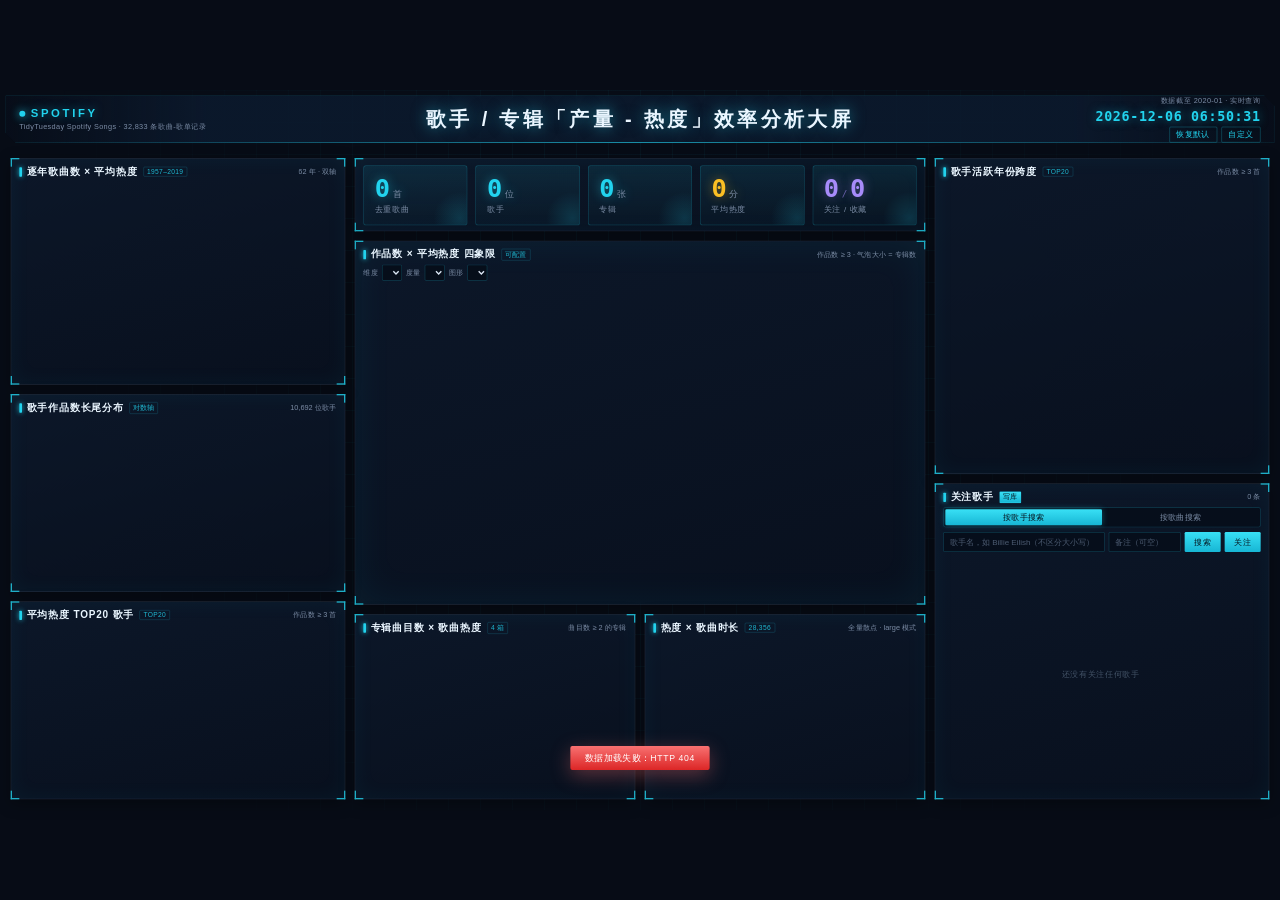
==== commit c512ef73: "fix(frontend): 画布层级压住顶栏导致按钮点不动；指针跟随拖动开关；顶栏左右各多出 8px" ====
--- a/0w0-fan/frontend/index.html
+++ b/0w0-fan/frontend/index.html
@@ -5,7 +5,7 @@
     <meta name="viewport" content="width=1920, initial-scale=1">
     <title>Spotify 歌手与专辑「产量 - 热度」效率分析大屏</title>
     <link rel="icon" href="data:image/svg+xml,%3Csvg xmlns='http://www.w3.org/2000/svg' viewBox='0 0 32 32'%3E%3Crect width='32' height='32' rx='8' fill='%230B1120'/%3E%3Ccircle cx='16' cy='16' r='7' fill='none' stroke='%2322D3EE' stroke-width='2.5'/%3E%3C/svg%3E">
-    <link rel="stylesheet" href="css/dashboard.css">
+    <link rel="stylesheet" href="css/dashboard.css?v=3">
 </head>
 <body>
 
--- a/0w0-fan/frontend/css/dashboard.css
+++ b/0w0-fan/frontend/css/dashboard.css
@@ -82,10 +82,13 @@
 
 .topbar {
     position: absolute;
-    left: 16px;
-    right: 16px;
-    top: 16px;
+    /* 比面板多出 8px（面板从 16px 起，顶栏从 8px 起），左右对称、层次感更强；
+       并且必须压住画布，否则画布会盖在按钮上，点不动「自定义」 */
+    left: 8px;
+    right: 8px;
+    top: 8px;
     height: 72px;
+    z-index: 30;
     display: flex;
     align-items: center;
     justify-content: space-between;
@@ -180,6 +183,7 @@
     top: 0;
     right: 0;
     bottom: 0;
+    z-index: 1;              /* 必须在顶栏之下，否则会挡住顶栏按钮的点击 */
 }
 
 /* ---------- 面板（卡片）：技能 panel 规范 + 四角装饰 ---------- */
@@ -829,10 +833,19 @@
  * 布局引擎：拖动 / 缩放 / 设置抽屉 / 可配置图表
  * ====================================================================== */
 
-/* 标题栏：鼠标提示「可拖动」 */
+/* 标题栏：只有打开了「允许拖动布局」才把鼠标指针变成「可移动」，
+   否则默认指针，避免看起来能拖却拖不动 */
 .panel .panel-head {
+    user-select: none;
+}
+
+body.drag-enabled .panel .panel-head {
     cursor: move;
-    user-select: none;
+}
+
+/* 被锁定（绑定）的面板：鼠标指针用默认，明确告诉用户它不参与交换 */
+body.drag-enabled .panel.locked .panel-head {
+    cursor: default;
 }
 
 /* 拖动、缩放过程中的状态（加阴影 + 置顶，手感更明确） */
@@ -1011,7 +1024,7 @@
     top: 62px;            /* 正好落在搜索行下方 */
     z-index: 30;
     display: none;
-    max-height: 190px;
+    max-height: 260px;   /* 放宽一点，配合更多候选条数用滚轮翻 */
     overflow-y: auto;
     padding: 4px;
     background: rgba(8, 17, 30, 0.98);
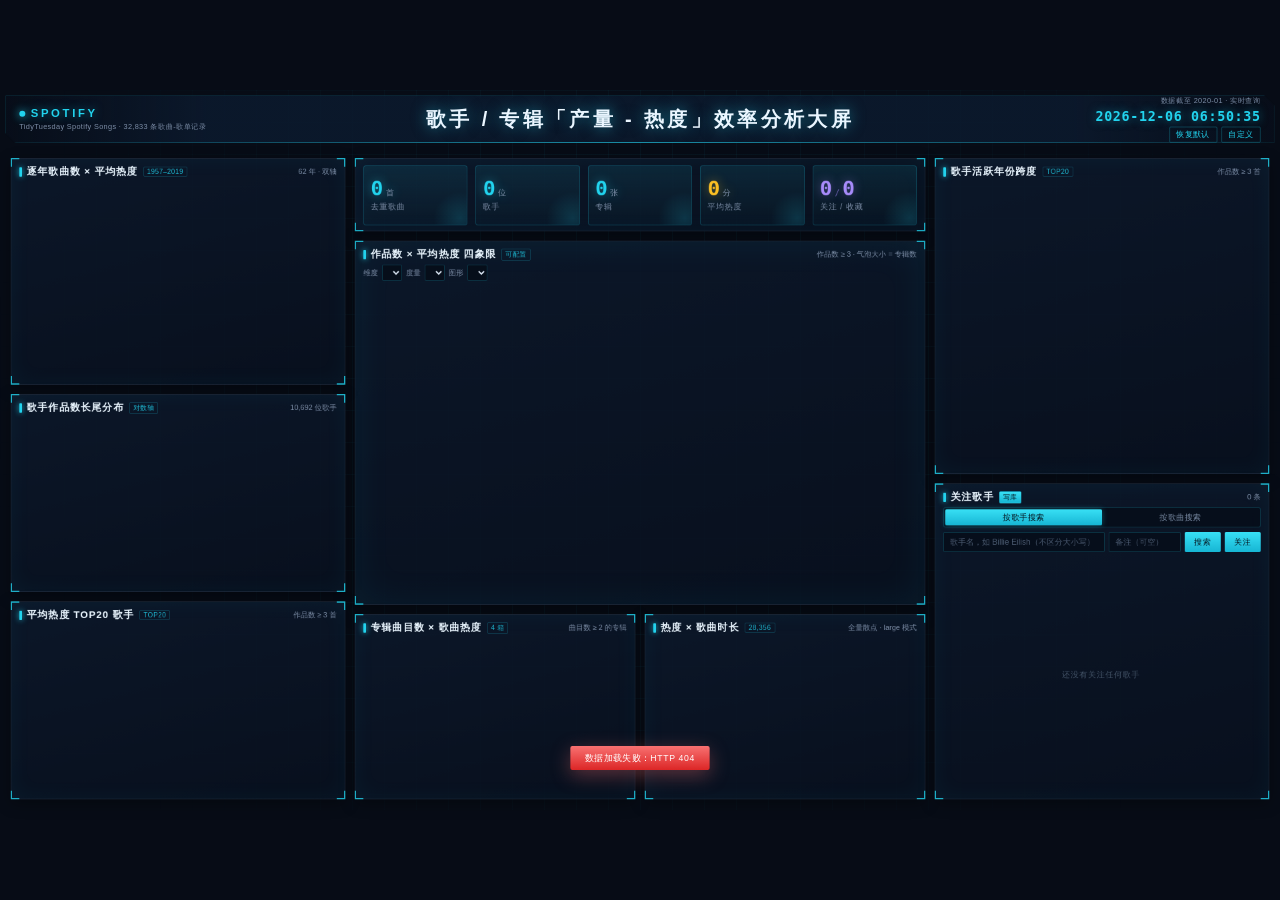
==== commit 8c5861c5: "fix(frontend): 弹窗宽松化并保存即关闭、指针对齐拖动开关、KPI 数字防裁切、拖动跟手与落位缓动" ====
--- a/0w0-fan/frontend/index.html
+++ b/0w0-fan/frontend/index.html
@@ -5,7 +5,7 @@
     <meta name="viewport" content="width=1920, initial-scale=1">
     <title>Spotify 歌手与专辑「产量 - 热度」效率分析大屏</title>
     <link rel="icon" href="data:image/svg+xml,%3Csvg xmlns='http://www.w3.org/2000/svg' viewBox='0 0 32 32'%3E%3Crect width='32' height='32' rx='8' fill='%230B1120'/%3E%3Ccircle cx='16' cy='16' r='7' fill='none' stroke='%2322D3EE' stroke-width='2.5'/%3E%3C/svg%3E">
-    <link rel="stylesheet" href="css/dashboard.css?v=3">
+    <link rel="stylesheet" href="css/dashboard.css?v=5">
 </head>
 <body>
 
@@ -189,7 +189,7 @@
                         <div class="cfg-group-title">布局拖动</div>
                         <label class="cfg-check">
                             <input type="checkbox" id="cfg-allow-drag">
-                            <span>允许拖动布局（默认关闭，防止演示时误拖）</span>
+                            <span>允许拖动布局</span>
                         </label>
                         <label class="cfg-row">
                             <span>拖动方式</span>
@@ -245,7 +245,7 @@
 </div>
 
 <script src="js/echarts.min.js"></script>
-<script src="js/dashboard.js"></script>
-<script src="js/layout.js"></script>
+<script src="js/dashboard.js?v=5"></script>
+<script src="js/layout.js?v=5"></script>
 </body>
 </html>
--- a/0w0-fan/frontend/css/dashboard.css
+++ b/0w0-fan/frontend/css/dashboard.css
@@ -194,6 +194,7 @@
     flex-direction: column;
     min-height: 0;
     padding: 10px 12px 8px;
+    will-change: transform;   /* 拖动时走 GPU 合成，跟手感更顺 */
     background: linear-gradient(165deg, var(--bg-panel), var(--bg-panel-2));
     border: 1px solid var(--border-soft);
     border-radius: 4px;
@@ -305,7 +306,7 @@
     flex-direction: column;
     justify-content: center;
     gap: 4px;
-    padding: 8px 16px;
+    padding: 8px 10px;         /* 左右收窄，把宽度让给数字 */
     background: linear-gradient(180deg, rgba(34, 211, 238, 0.10), rgba(34, 211, 238, 0.02));
     border: 1px solid var(--border-glow);
     border-radius: 4px;
@@ -324,9 +325,10 @@
 
 .kpi-value {
     font-family: "Consolas", "Menlo", monospace;
-    font-size: 38px;
+    font-size: 31px;           /* 38 → 31：6 位数字 + 单位才装得进 155px 的格子 */
     font-weight: 700;
     line-height: 1;
+    white-space: nowrap;       /* 数字与单位永不换行 */
     color: var(--accent);
     text-shadow: 0 0 16px rgba(34, 211, 238, 0.45);
     display: flex;
@@ -336,7 +338,7 @@
 
 /* 单位缩到数值的 40%（技能规范） */
 .kpi-value small {
-    font-size: 14px;
+    font-size: 12px;           /* 单位缩到数字的 40% 以下，符合大屏规范 */
     font-weight: 500;
     color: var(--text-sub);
 }
@@ -843,9 +845,20 @@
     cursor: move;
 }
 
-/* 被锁定（绑定）的面板：鼠标指针用默认，明确告诉用户它不参与交换 */
-body.drag-enabled .panel.locked .panel-head {
-    cursor: default;
+/* 锁定面板也允许拖动（只是不参与交换），所以指针照旧是「可移动」 */
+
+/* KPI 条没有标题栏，整块都能拖 */
+body.drag-enabled .kpi-strip {
+    cursor: move;
+}
+
+/* 松手后落位的过渡：用 CSS 缓动滑到目标格子，不是瞬移 */
+.panel.animating {
+    transition: left 0.34s cubic-bezier(0.22, 0.61, 0.36, 1),
+                top 0.34s cubic-bezier(0.22, 0.61, 0.36, 1),
+                width 0.34s cubic-bezier(0.22, 0.61, 0.36, 1),
+                height 0.34s cubic-bezier(0.22, 0.61, 0.36, 1),
+                transform 0.34s cubic-bezier(0.22, 0.61, 0.36, 1);
 }
 
 /* 拖动、缩放过程中的状态（加阴影 + 置顶，手感更明确） */
@@ -940,7 +953,7 @@
     position: absolute;
     left: 50%;
     top: 50%;
-    width: 720px;
+    width: 900px;
     transform: translate(-50%, -50%) scale(0.96);
     display: none;
     flex-direction: column;
@@ -979,8 +992,8 @@
 .modal-body {
     display: grid;
     grid-template-columns: 1fr 1fr;
-    gap: 18px;
-    padding: 14px 16px;
+    gap: 26px 34px;           /* 两栏之间留足空隙，别挤在一起 */
+    padding: 20px 24px;
     max-height: 660px;
     overflow-y: auto;
 }
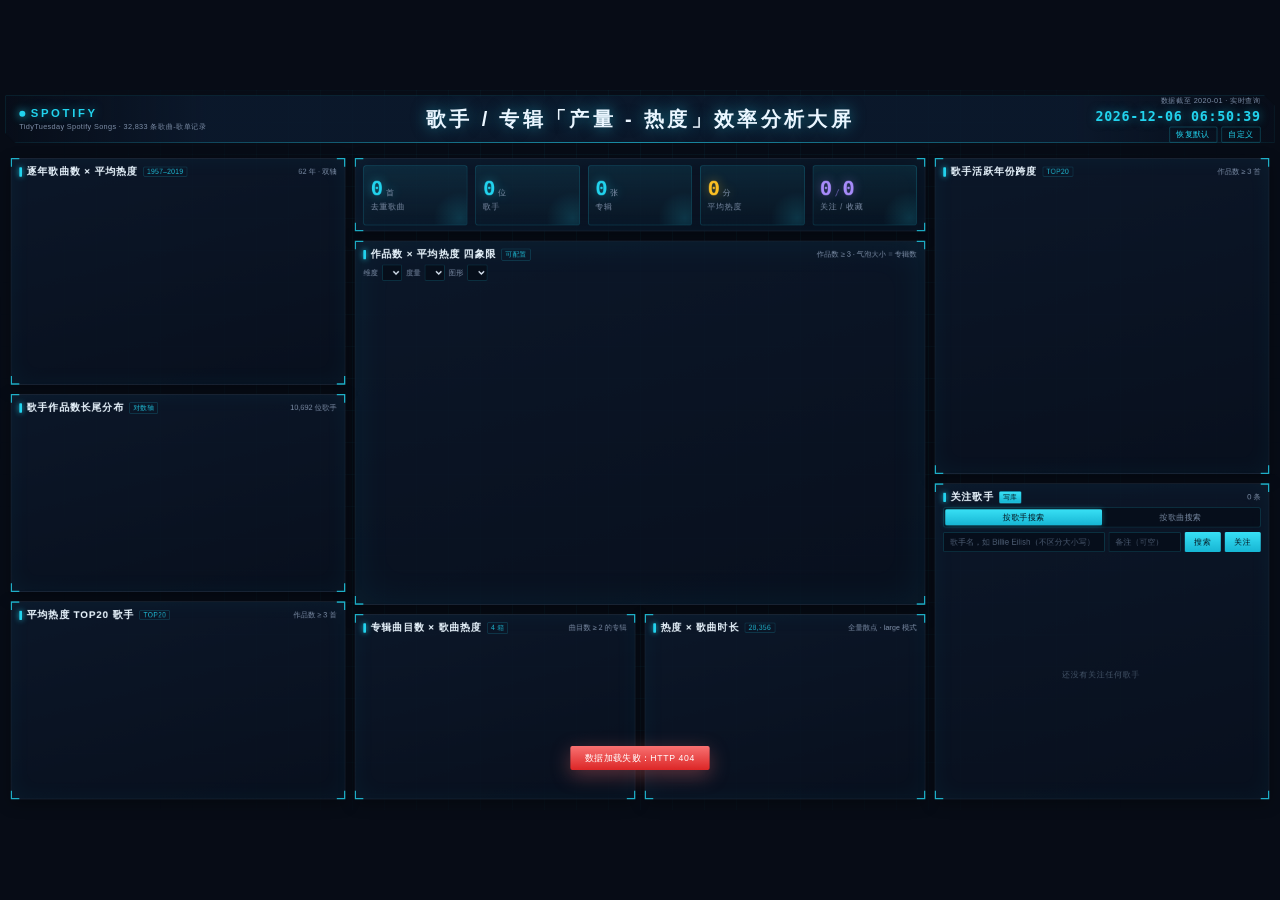
==== commit feecaaef: "fix(frontend): 交换规则改为仅 KPI 锁定、修交换后图表尺寸不同步、弹窗留白、面积改折线、删专辑数维度" ====
--- a/0w0-fan/frontend/index.html
+++ b/0w0-fan/frontend/index.html
@@ -5,7 +5,7 @@
     <meta name="viewport" content="width=1920, initial-scale=1">
     <title>Spotify 歌手与专辑「产量 - 热度」效率分析大屏</title>
     <link rel="icon" href="data:image/svg+xml,%3Csvg xmlns='http://www.w3.org/2000/svg' viewBox='0 0 32 32'%3E%3Crect width='32' height='32' rx='8' fill='%230B1120'/%3E%3Ccircle cx='16' cy='16' r='7' fill='none' stroke='%2322D3EE' stroke-width='2.5'/%3E%3C/svg%3E">
-    <link rel="stylesheet" href="css/dashboard.css?v=5">
+    <link rel="stylesheet" href="css/dashboard.css?v=6">
 </head>
 <body>
 
@@ -245,7 +245,7 @@
 </div>
 
 <script src="js/echarts.min.js"></script>
-<script src="js/dashboard.js?v=5"></script>
-<script src="js/layout.js?v=5"></script>
+<script src="js/dashboard.js?v=6"></script>
+<script src="js/layout.js?v=6"></script>
 </body>
 </html>
--- a/0w0-fan/frontend/css/dashboard.css
+++ b/0w0-fan/frontend/css/dashboard.css
@@ -992,8 +992,8 @@
 .modal-body {
     display: grid;
     grid-template-columns: 1fr 1fr;
-    gap: 26px 34px;           /* 两栏之间留足空隙，别挤在一起 */
-    padding: 20px 24px;
+    gap: 30px 46px;           /* 两栏之间留足空隙，别挤在一起 */
+    padding: 26px 30px;
     max-height: 660px;
     overflow-y: auto;
 }
@@ -1010,9 +1010,9 @@
     display: flex;
     align-items: flex-start;
     gap: 6px;
-    margin-bottom: 8px;
-    font-size: 11.5px;
-    line-height: 1.5;
+    margin-bottom: 12px;
+    font-size: 12px;
+    line-height: 1.6;
     color: var(--text-main);
     cursor: pointer;
 }
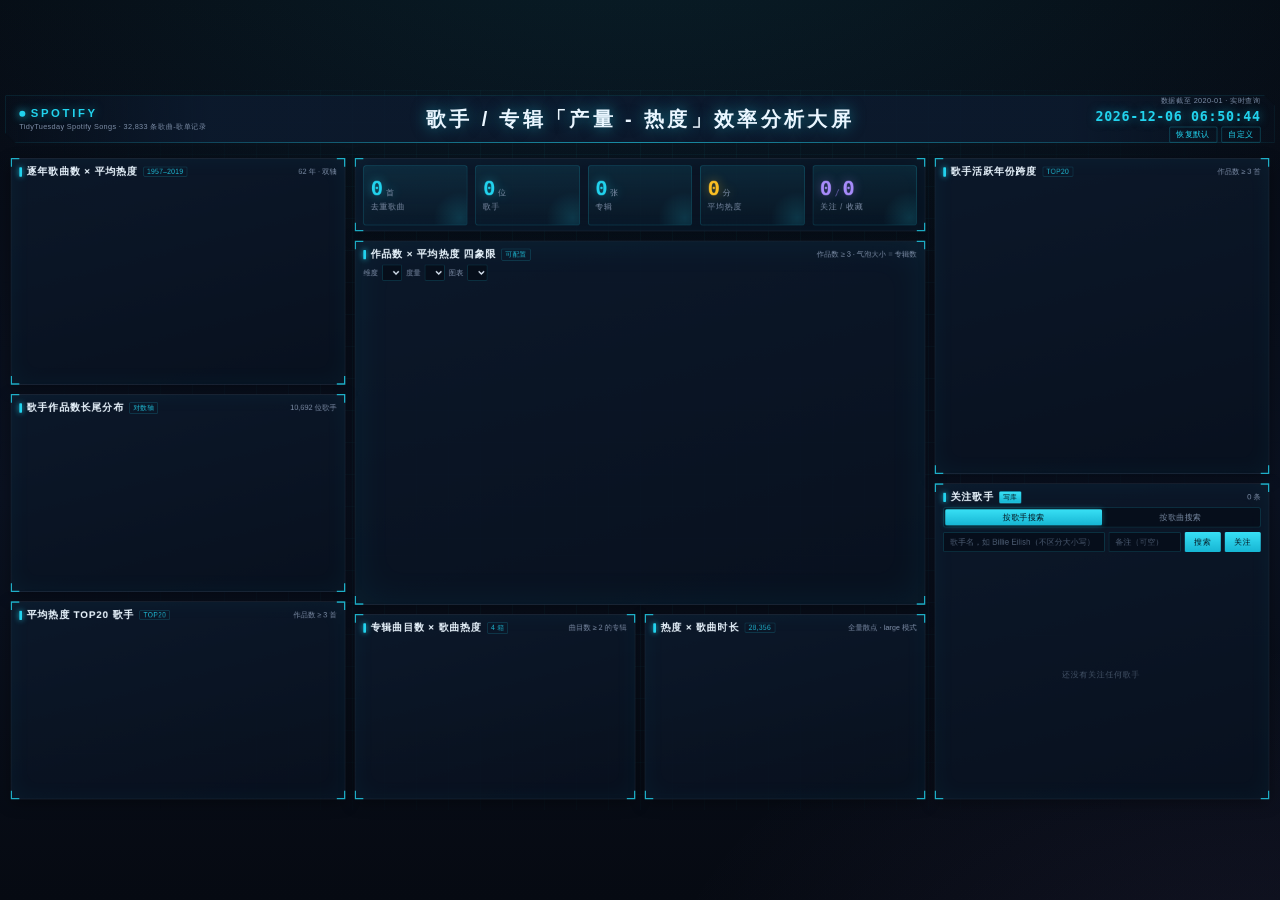
==== commit 86068b03: "fix(frontend): 修可切换大图三方约束与四象限度量bug，精简图表类型 - 四象限四度量的真bug：buildScatter 未接收 measure 参数，四个度量画出同一张图。   现在" ====
--- a/0w0-fan/frontend/index.html
+++ b/0w0-fan/frontend/index.html
@@ -5,7 +5,7 @@
     <meta name="viewport" content="width=1920, initial-scale=1">
     <title>Spotify 歌手与专辑「产量 - 热度」效率分析大屏</title>
     <link rel="icon" href="data:image/svg+xml,%3Csvg xmlns='http://www.w3.org/2000/svg' viewBox='0 0 32 32'%3E%3Crect width='32' height='32' rx='8' fill='%230B1120'/%3E%3Ccircle cx='16' cy='16' r='7' fill='none' stroke='%2322D3EE' stroke-width='2.5'/%3E%3C/svg%3E">
-    <link rel="stylesheet" href="css/dashboard.css?v=6">
+    <link rel="stylesheet" href="css/dashboard.css?v=21">
 </head>
 <body>
 
@@ -61,7 +61,7 @@
                 </div>
             </section>
 
-            <!-- 可配置图表：默认放在中间最大位，可换维度 / 度量 / 图形 -->
+            <!-- 可配置图表：默认放在中间最大位，可换维度 / 度量 / 图表 -->
             <section class="panel panel-main" id="card-custom">
                 <div class="panel-head">
                     <h2 id="custom-title">作品数 × 平均热度 四象限</h2>
@@ -73,7 +73,7 @@
                     <select id="cfg-dim" class="cfg-select"></select>
                     <span class="cfg-label">度量</span>
                     <select id="cfg-measure" class="cfg-select"></select>
-                    <span class="cfg-label">图形</span>
+                    <span class="cfg-label">图表</span>
                     <select id="cfg-type" class="cfg-select"></select>
                 </div>
                 <div class="chart" id="chart-custom"></div>
@@ -179,57 +179,17 @@
             </div>
 
             <div class="modal-body">
-                <div class="cfg-col">
-                    <div class="cfg-group">
-                        <div class="cfg-group-title">显示面板</div>
-                        <div class="cfg-checks" id="cfg-panels"></div>
-                    </div>
-
-                    <div class="cfg-group">
-                        <div class="cfg-group-title">布局拖动</div>
-                        <label class="cfg-check">
-                            <input type="checkbox" id="cfg-allow-drag">
-                            <span>允许拖动布局</span>
-                        </label>
-                        <label class="cfg-row">
-                            <span>拖动方式</span>
-                            <select class="cfg-select" id="cfg-drag-mode">
-                                <option value="swap">交换格子（拖到哪个图，两个图互换位置）</option>
-                                <option value="snap">只吸附回最近的格子（不交换）</option>
-                            </select>
-                        </label>
-                    </div>
-
-                    <div class="cfg-group">
-                        <div class="cfg-group-title">毛玻璃与透明度</div>
-                        <label class="cfg-row">
-                            <span>毛玻璃 <b id="cfg-blur-val">0</b> px</span>
-                            <input type="range" id="cfg-blur" min="0" max="24" step="1" value="0">
-                        </label>
-                        <label class="cfg-row">
-                            <span>面板不透明 <b id="cfg-alpha-val">92</b> %</span>
-                            <input type="range" id="cfg-alpha" min="20" max="100" step="1" value="92">
-                        </label>
-                        <p class="cfg-tip">毛玻璃要有效果，面板得是半透明的：把「不透明」调到 70% 以下最明显。</p>
-                    </div>
-                </div>
-
-                <div class="cfg-col">
-                    <div class="cfg-group">
-                        <div class="cfg-group-title">背景渐变</div>
-                        <label class="cfg-row"><span>颜色 A</span><input type="color" id="cfg-bg-c1" value="#070C16"></label>
-                        <label class="cfg-row"><span>颜色 B</span><input type="color" id="cfg-bg-c2" value="#0B1120"></label>
-                        <label class="cfg-row"><span>强度 <b id="cfg-bg-mix-val">0</b> %</span><input type="range" id="cfg-bg-mix" min="0" max="100" step="1" value="0"></label>
-                        <label class="cfg-row"><span>方向 <b id="cfg-bg-deg-val">135</b>°</span><input type="range" id="cfg-bg-deg" min="0" max="360" step="5" value="135"></label>
-                    </div>
-
-                    <div class="cfg-group">
-                        <div class="cfg-group-title">面板渐变</div>
-                        <label class="cfg-row"><span>颜色 A</span><input type="color" id="cfg-pn-c1" value="#22D3EE"></label>
-                        <label class="cfg-row"><span>颜色 B</span><input type="color" id="cfg-pn-c2" value="#A78BFA"></label>
-                        <label class="cfg-row"><span>强度 <b id="cfg-pn-mix-val">0</b> %</span><input type="range" id="cfg-pn-mix" min="0" max="80" step="1" value="0"></label>
-                        <label class="cfg-row"><span>方向 <b id="cfg-pn-deg-val">135</b>°</span><input type="range" id="cfg-pn-deg" min="0" max="360" step="5" value="135"></label>
-                    </div>
+                <div class="cfg-group">
+                    <div class="cfg-group-title">显示面板</div>
+                    <div class="cfg-checks" id="cfg-panels"></div>
+                </div>
+
+                <div class="cfg-group">
+                    <div class="cfg-group-title">布局拖动</div>
+                    <label class="cfg-check">
+                        <input type="checkbox" id="cfg-allow-drag">
+                        <span>允许拖动布局（拖动图表面板即可互换位置）</span>
+                    </label>
                 </div>
             </div>
 
@@ -245,7 +205,7 @@
 </div>
 
 <script src="js/echarts.min.js"></script>
-<script src="js/dashboard.js?v=6"></script>
-<script src="js/layout.js?v=6"></script>
+<script src="js/dashboard.js?v=24"></script>
+<script src="js/layout.js?v=21"></script>
 </body>
 </html>
--- a/0w0-fan/frontend/css/dashboard.css
+++ b/0w0-fan/frontend/css/dashboard.css
@@ -852,13 +852,11 @@
     cursor: move;
 }
 
-/* 松手后落位的过渡：用 CSS 缓动滑到目标格子，不是瞬移 */
+/* 落位动画由 layout.js 的 FLIP 用内联 transform 过渡完成。
+   这里不再对 left/top/width/height 做过渡 —— 容器尺寸逐帧变化会让 ECharts
+   每帧重设画布，表现为整屏闪烁（v3 的 bug）。 */
 .panel.animating {
-    transition: left 0.34s cubic-bezier(0.22, 0.61, 0.36, 1),
-                top 0.34s cubic-bezier(0.22, 0.61, 0.36, 1),
-                width 0.34s cubic-bezier(0.22, 0.61, 0.36, 1),
-                height 0.34s cubic-bezier(0.22, 0.61, 0.36, 1),
-                transform 0.34s cubic-bezier(0.22, 0.61, 0.36, 1);
+    will-change: transform;
 }
 
 /* 拖动、缩放过程中的状态（加阴影 + 置顶，手感更明确） */
@@ -953,7 +951,7 @@
     position: absolute;
     left: 50%;
     top: 50%;
-    width: 900px;
+    width: 600px;
     transform: translate(-50%, -50%) scale(0.96);
     display: none;
     flex-direction: column;
@@ -989,32 +987,77 @@
     color: var(--text-title);
 }
 
+/* 只剩「显示面板」与「布局拖动」两组，单栏纵向排列；
+   组与组之间、组标题与内容之间都留足行距，不再挤成一坨 */
 .modal-body {
-    display: grid;
-    grid-template-columns: 1fr 1fr;
-    gap: 30px 46px;           /* 两栏之间留足空隙，别挤在一起 */
-    padding: 26px 30px;
+    display: flex;
+    flex-direction: column;
+    gap: 30px;                /* 组间距 */
+    padding: 30px 34px 34px;
     max-height: 660px;
     overflow-y: auto;
 }
 
+.cfg-group {
+    display: flex;
+    flex-direction: column;
+    gap: 16px;                /* 组标题与内容的间距 */
+}
+
+.cfg-group + .cfg-group {
+    padding-top: 26px;
+    border-top: 1px solid var(--border-soft);
+}
+
+.cfg-group-title {
+    font-size: 13px;
+    font-weight: 600;
+    letter-spacing: 0.8px;
+    color: var(--text-title);
+}
+
+/* 面板显隐勾选：两列网格，列间距 24px、行间距 14px，勾选框与文字留 8px */
+.cfg-checks {
+    display: grid;
+    grid-template-columns: repeat(2, minmax(0, 1fr));
+    gap: 18px 34px;           /* 行距 18px、列距 34px */
+}
+
+.cfg-checks .cfg-check {
+    margin-bottom: 0;
+}
+
 .modal-actions {
     display: flex;
     justify-content: flex-end;
-    gap: 10px;
-    padding: 12px 16px;
+    gap: 12px;
+    padding: 14px 24px;
     border-top: 1px solid var(--border-soft);
 }
 
 .cfg-check {
     display: flex;
-    align-items: flex-start;
-    gap: 6px;
-    margin-bottom: 12px;
-    font-size: 12px;
-    line-height: 1.6;
+    align-items: center;
+    gap: 12px;                /* 勾选框与文字的间隔 */
+    margin-bottom: 0;
+    padding: 4px 0;
+    font-size: 13px;
+    line-height: 1.9;         /* 行距放开，不再挤在一起 */
     color: var(--text-main);
     cursor: pointer;
+}
+
+.cfg-check input[type="checkbox"] {
+    width: 15px;
+    height: 15px;
+    margin: 0;
+    accent-color: var(--accent);
+    cursor: pointer;
+    flex: none;
+}
+
+.cfg-check span {
+    min-width: 0;
 }
 
 .cfg-tip {
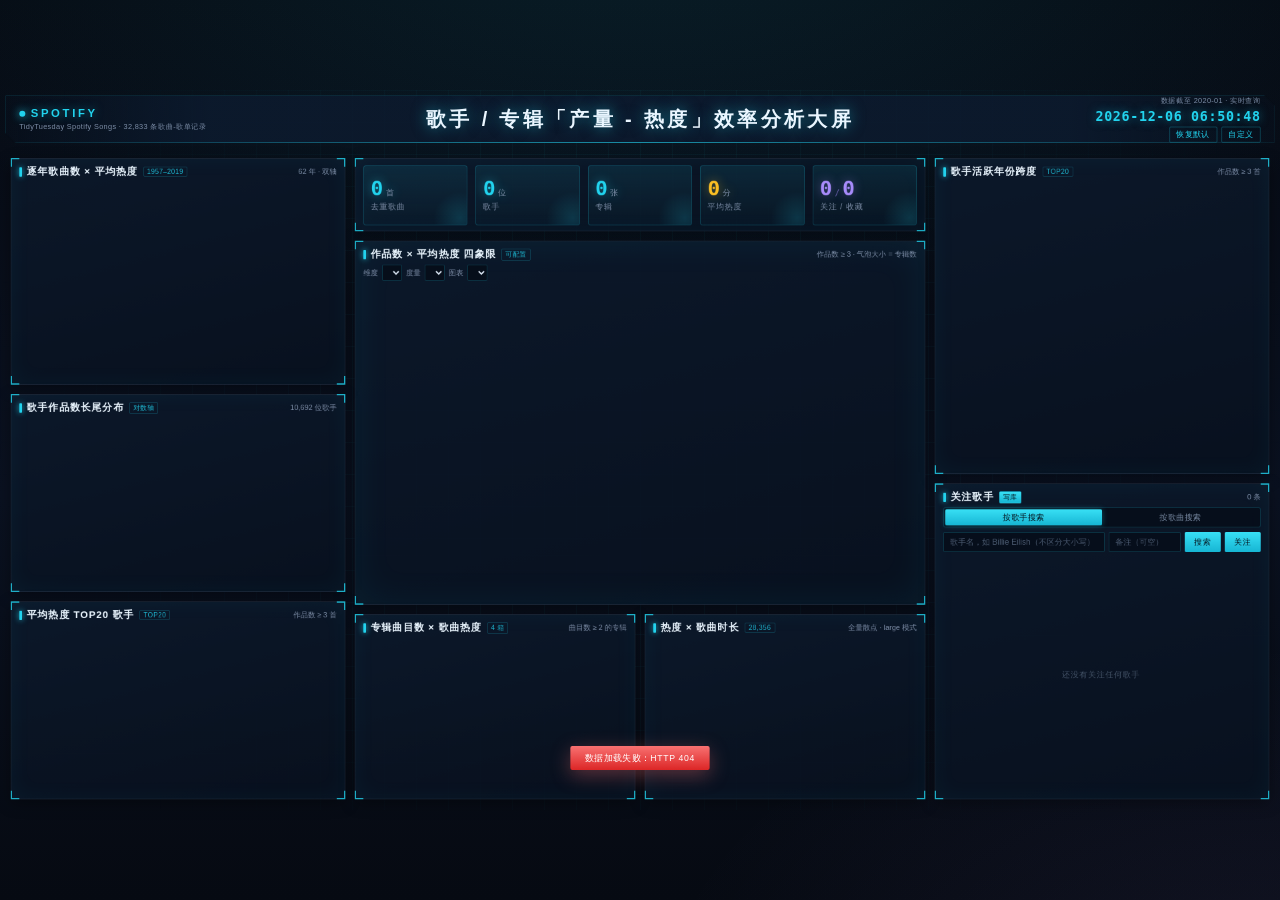
==== commit c8ff07a4: "fix(frontend): 后台标签页时 KPI 不再停在 0 浏览器在 document.hidden 时完全停掉 requestAnimationFrame，countUp 的 滚动帧一帧都不会" ====
--- a/0w0-fan/frontend/index.html
+++ b/0w0-fan/frontend/index.html
@@ -5,7 +5,7 @@
     <meta name="viewport" content="width=1920, initial-scale=1">
     <title>Spotify 歌手与专辑「产量 - 热度」效率分析大屏</title>
     <link rel="icon" href="data:image/svg+xml,%3Csvg xmlns='http://www.w3.org/2000/svg' viewBox='0 0 32 32'%3E%3Crect width='32' height='32' rx='8' fill='%230B1120'/%3E%3Ccircle cx='16' cy='16' r='7' fill='none' stroke='%2322D3EE' stroke-width='2.5'/%3E%3C/svg%3E">
-    <link rel="stylesheet" href="css/dashboard.css?v=21">
+    <link rel="stylesheet" href="css/dashboard.css?v=25">
 </head>
 <body>
 
@@ -205,7 +205,7 @@
 </div>
 
 <script src="js/echarts.min.js"></script>
-<script src="js/dashboard.js?v=24"></script>
-<script src="js/layout.js?v=21"></script>
+<script src="js/dashboard.js?v=25"></script>
+<script src="js/layout.js?v=25"></script>
 </body>
 </html>
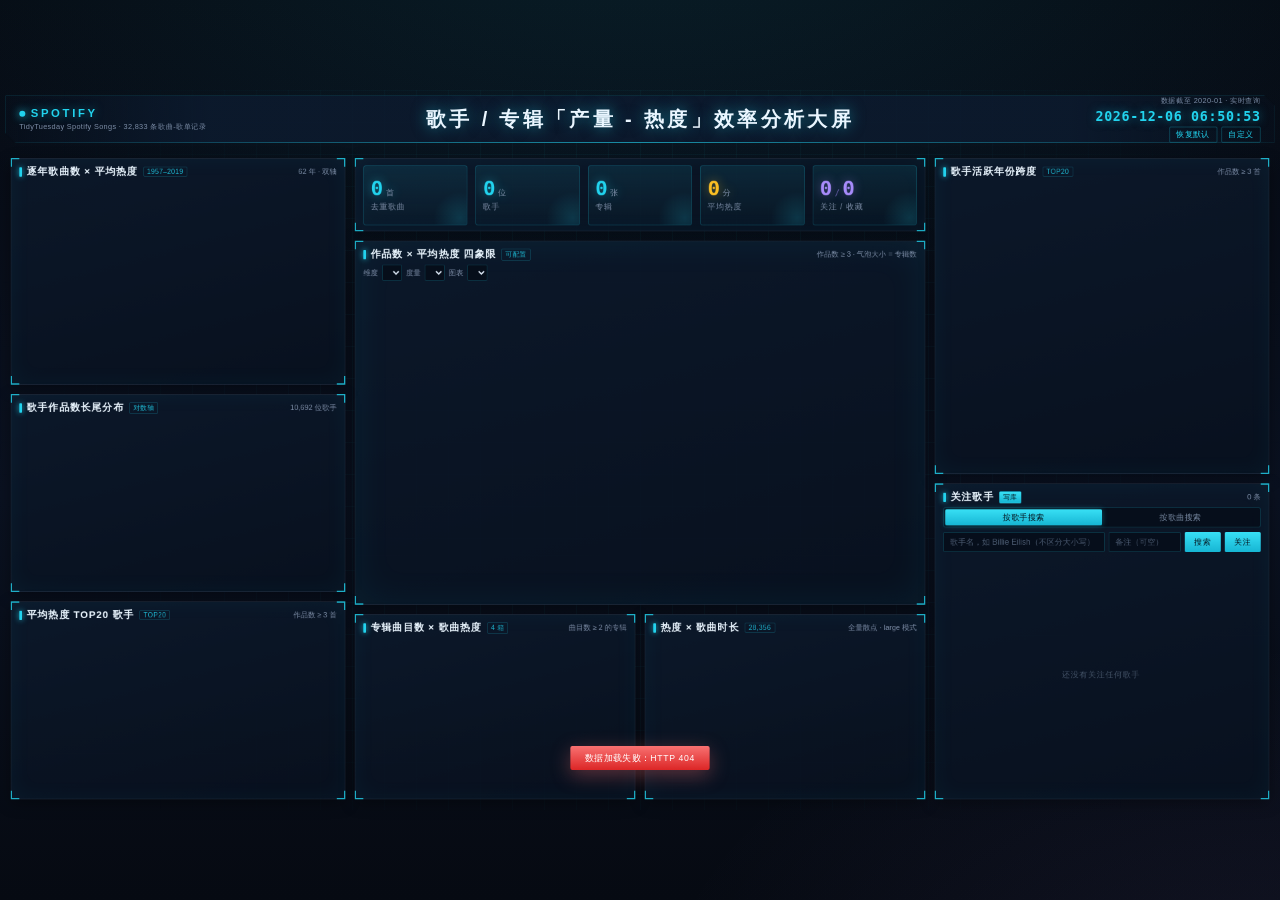
==== commit 16148033: "fix(frontend): 排行榜维度去掉面积图，组合数收敛到 78 排行榜的类目是歌手名，顺序本身没有时间或数值上的连续含义， 面积图/折线图的「趋势」语义在这里不成立。排行榜只保留能表达 长短对" ====
--- a/0w0-fan/frontend/index.html
+++ b/0w0-fan/frontend/index.html
@@ -5,7 +5,7 @@
     <meta name="viewport" content="width=1920, initial-scale=1">
     <title>Spotify 歌手与专辑「产量 - 热度」效率分析大屏</title>
     <link rel="icon" href="data:image/svg+xml,%3Csvg xmlns='http://www.w3.org/2000/svg' viewBox='0 0 32 32'%3E%3Crect width='32' height='32' rx='8' fill='%230B1120'/%3E%3Ccircle cx='16' cy='16' r='7' fill='none' stroke='%2322D3EE' stroke-width='2.5'/%3E%3C/svg%3E">
-    <link rel="stylesheet" href="css/dashboard.css?v=25">
+    <link rel="stylesheet" href="css/dashboard.css?v=26">
 </head>
 <body>
 
@@ -205,7 +205,7 @@
 </div>
 
 <script src="js/echarts.min.js"></script>
-<script src="js/dashboard.js?v=25"></script>
-<script src="js/layout.js?v=25"></script>
+<script src="js/dashboard.js?v=26"></script>
+<script src="js/layout.js?v=26"></script>
 </body>
 </html>
